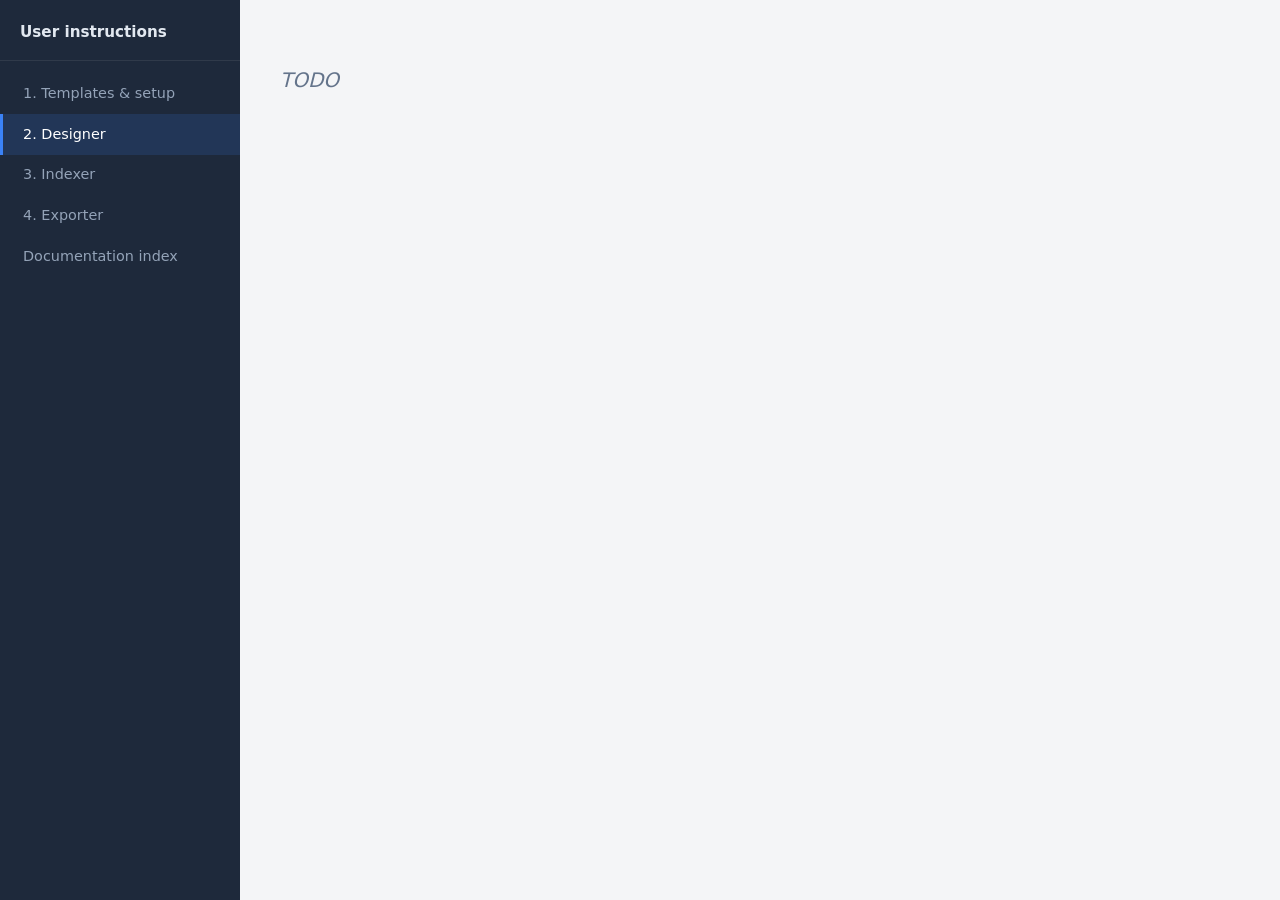
==== USER_INSTRUCTIONS/html/designer.html @ f7140100 "Begin user instructions: Template instructions." ====
<!DOCTYPE html>
<html lang="en">
<head>
  <meta charset="utf-8">
  <meta name="viewport" content="width=device-width, initial-scale=1">
  <title>Designer — Form indexing suite</title>
  <link rel="stylesheet" href="styles.css">
</head>
<body>
  <nav class="sidebar" aria-label="Instructions">
    <div class="sidebar-brand">User instructions</div>
    <ul class="nav-list">
        <li><a href="templates.html" class="">1. Templates &amp; setup</a></li>
        <li><a href="designer.html" class="active">2. Designer</a></li>
        <li><a href="indexer.html" class="">3. Indexer</a></li>
        <li><a href="exporter.html" class="">4. Exporter</a></li>
        <li><a href="agents.html" class="">Documentation index</a></li>
    </ul>
  </nav>
  <main class="content">
    <article class="doc">
<p class="todo">TODO</p>
    </article>
  </main>
</body>
</html>
---- USER_INSTRUCTIONS/html/styles.css ----
:root {
  --sidebar-width: 240px;
  --bg: #f4f5f7;
  --sidebar-bg: #1e293b;
  --sidebar-text: #e2e8f0;
  --sidebar-muted: #94a3b8;
  --sidebar-active: #3b82f6;
  --content-bg: #ffffff;
  --text: #1e293b;
  --border: #e2e8f0;
  --code-bg: #f1f5f9;
  --todo-color: #64748b;
}

*,
*::before,
*::after {
  box-sizing: border-box;
}

html {
  font-size: 16px;
  line-height: 1.6;
}

body {
  margin: 0;
  font-family: system-ui, -apple-system, "Segoe UI", Roboto, sans-serif;
  color: var(--text);
  background: var(--bg);
  display: flex;
  min-height: 100vh;
}

.sidebar {
  position: fixed;
  top: 0;
  left: 0;
  width: var(--sidebar-width);
  height: 100vh;
  background: var(--sidebar-bg);
  color: var(--sidebar-text);
  padding: 1.25rem 0;
  overflow-y: auto;
  flex-shrink: 0;
}

.sidebar-brand {
  font-weight: 600;
  font-size: 0.95rem;
  padding: 0 1.25rem 1rem;
  border-bottom: 1px solid rgba(255, 255, 255, 0.08);
  margin-bottom: 0.75rem;
}

.nav-list {
  list-style: none;
  margin: 0;
  padding: 0;
}

.nav-list a {
  display: block;
  padding: 0.55rem 1.25rem;
  color: var(--sidebar-muted);
  text-decoration: none;
  font-size: 0.9rem;
  border-left: 3px solid transparent;
}

.nav-list a:hover {
  color: var(--sidebar-text);
  background: rgba(255, 255, 255, 0.05);
}

.nav-list a.active {
  color: #fff;
  background: rgba(59, 130, 246, 0.15);
  border-left-color: var(--sidebar-active);
  font-weight: 500;
}

.content {
  margin-left: var(--sidebar-width);
  flex: 1;
  padding: 2rem 2.5rem 3rem;
  max-width: 52rem;
}

.doc h1 {
  font-size: 1.75rem;
  margin-top: 0;
  line-height: 1.25;
}

.doc h2 {
  font-size: 1.25rem;
  margin-top: 2rem;
  padding-bottom: 0.35rem;
  border-bottom: 1px solid var(--border);
}

.doc h3 {
  font-size: 1.05rem;
  margin-top: 1.5rem;
}

.doc p,
.doc ul,
.doc ol {
  margin: 0.75rem 0;
}

.doc li {
  margin: 0.35rem 0;
}

.doc table {
  width: 100%;
  border-collapse: collapse;
  font-size: 0.9rem;
  margin: 1rem 0;
}

.doc th,
.doc td {
  border: 1px solid var(--border);
  padding: 0.5rem 0.75rem;
  text-align: left;
  vertical-align: top;
}

.doc th {
  background: var(--code-bg);
  font-weight: 600;
}

.doc code {
  font-family: ui-monospace, "Cascadia Code", Consolas, monospace;
  font-size: 0.88em;
  background: var(--code-bg);
  padding: 0.12em 0.35em;
  border-radius: 4px;
}

.doc pre {
  background: #0f172a;
  color: #e2e8f0;
  padding: 1rem 1.1rem;
  border-radius: 8px;
  overflow-x: auto;
  font-size: 0.82rem;
  line-height: 1.45;
  margin: 1rem 0;
}

.doc pre code {
  background: none;
  padding: 0;
  color: inherit;
  font-size: inherit;
}

.doc strong {
  font-weight: 600;
}

.doc .todo {
  font-size: 1.25rem;
  color: var(--todo-color);
  font-style: italic;
  margin-top: 2rem;
}

@media (max-width: 768px) {
  body {
    flex-direction: column;
  }

  .sidebar {
    position: relative;
    width: 100%;
    height: auto;
  }

  .content {
    margin-left: 0;
    padding: 1.25rem;
  }
}
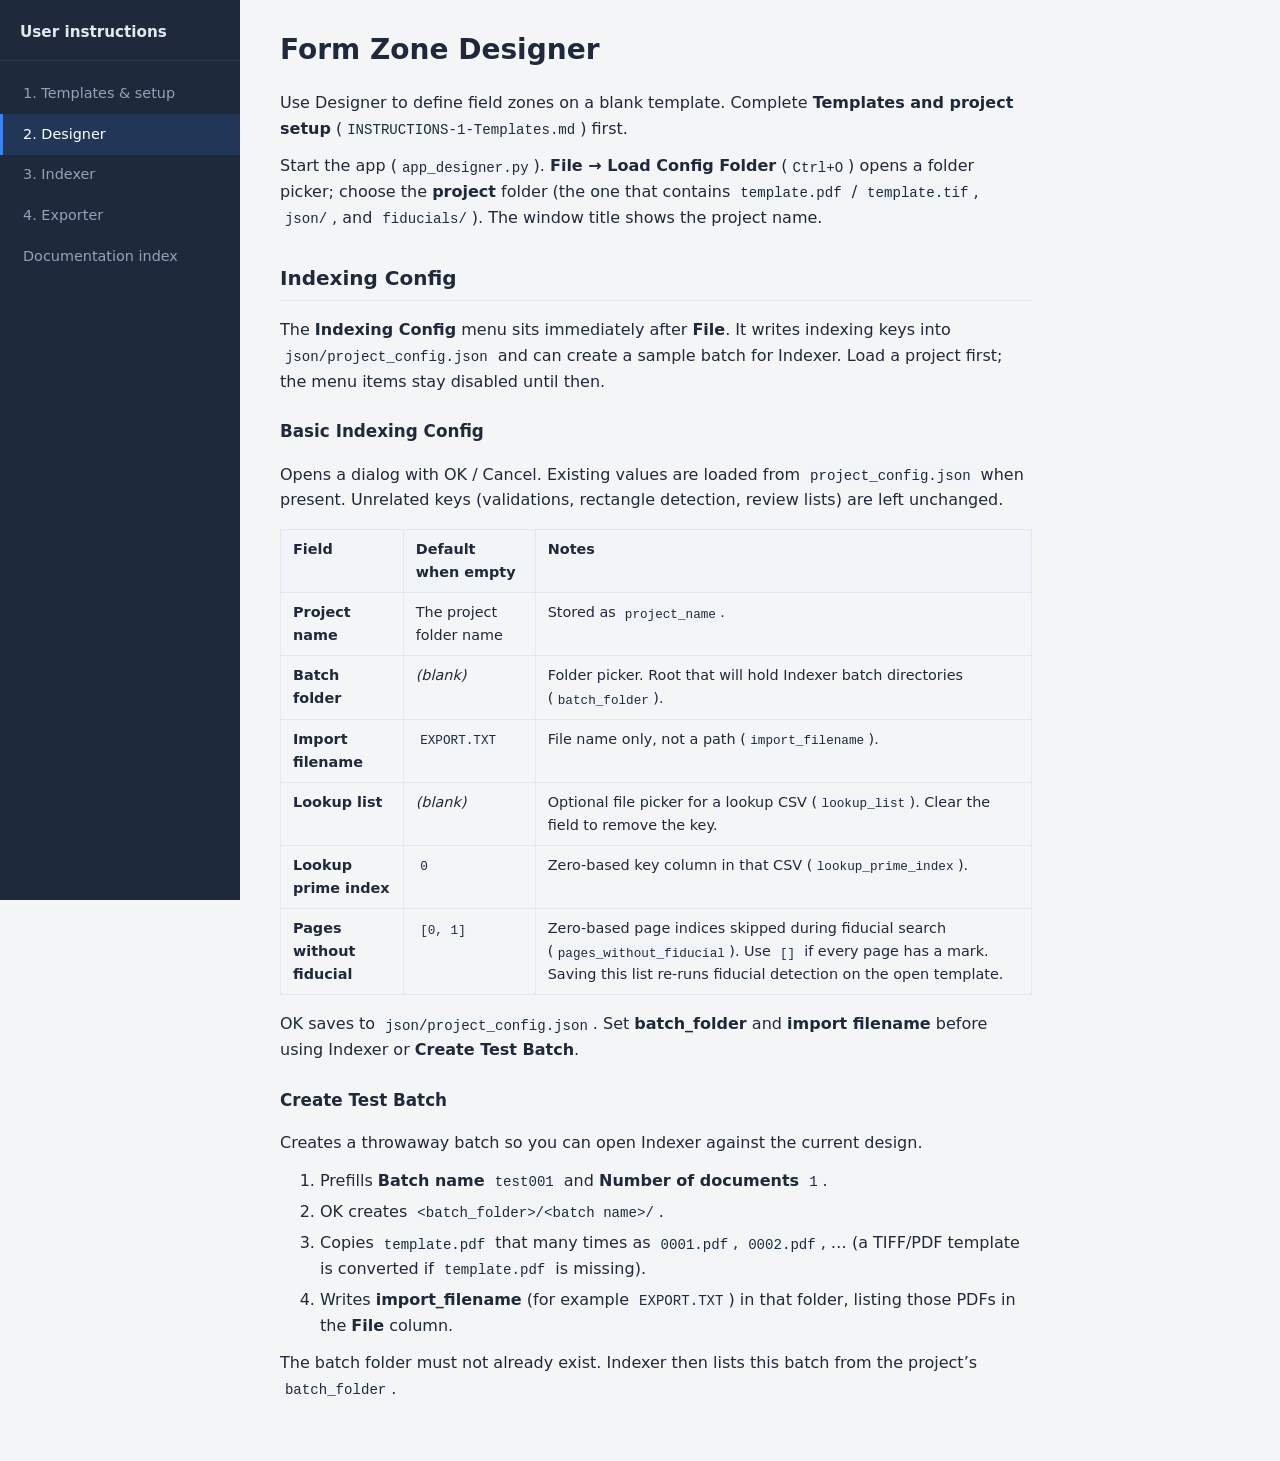
==== commit a624268f: "Add Indexing Config functionality to Designer - Introduced a new Indexing Config menu in the Designe" ====
--- a/USER_INSTRUCTIONS/html/designer.html
+++ b/USER_INSTRUCTIONS/html/designer.html
@@ -3,7 +3,7 @@
 <head>
   <meta charset="utf-8">
   <meta name="viewport" content="width=device-width, initial-scale=1">
-  <title>Designer — Form indexing suite</title>
+  <title>Form Zone Designer — Form indexing suite</title>
   <link rel="stylesheet" href="styles.css">
 </head>
 <body>
@@ -19,7 +19,64 @@
   </nav>
   <main class="content">
     <article class="doc">
-<p class="todo">TODO</p>
+<h1>Form Zone Designer</h1>
+<p>Use Designer to define field zones on a blank template. Complete <strong>Templates and project setup</strong> (<code>INSTRUCTIONS-1-Templates.md</code>) first.</p>
+<p>Start the app (<code>app_designer.py</code>). <strong>File → Load Config Folder</strong> (<code>Ctrl+O</code>) opens a folder picker; choose the <strong>project</strong> folder (the one that contains <code>template.pdf</code> / <code>template.tif</code>, <code>json/</code>, and <code>fiducials/</code>). The window title shows the project name.</p>
+<h2>Indexing Config</h2>
+<p>The <strong>Indexing Config</strong> menu sits immediately after <strong>File</strong>. It writes indexing keys into <code>json/project_config.json</code> and can create a sample batch for Indexer. Load a project first; the menu items stay disabled until then.</p>
+<h3>Basic Indexing Config</h3>
+<p>Opens a dialog with OK / Cancel. Existing values are loaded from <code>project_config.json</code> when present. Unrelated keys (validations, rectangle detection, review lists) are left unchanged.</p>
+<table>
+<thead>
+<tr>
+<th>Field</th>
+<th>Default when empty</th>
+<th>Notes</th>
+</tr>
+</thead>
+<tbody>
+<tr>
+<td><strong>Project name</strong></td>
+<td>The project folder name</td>
+<td>Stored as <code>project_name</code>.</td>
+</tr>
+<tr>
+<td><strong>Batch folder</strong></td>
+<td><em>(blank)</em></td>
+<td>Folder picker. Root that will hold Indexer batch directories (<code>batch_folder</code>).</td>
+</tr>
+<tr>
+<td><strong>Import filename</strong></td>
+<td><code>EXPORT.TXT</code></td>
+<td>File name only, not a path (<code>import_filename</code>).</td>
+</tr>
+<tr>
+<td><strong>Lookup list</strong></td>
+<td><em>(blank)</em></td>
+<td>Optional file picker for a lookup CSV (<code>lookup_list</code>). Clear the field to remove the key.</td>
+</tr>
+<tr>
+<td><strong>Lookup prime index</strong></td>
+<td><code>0</code></td>
+<td>Zero-based key column in that CSV (<code>lookup_prime_index</code>).</td>
+</tr>
+<tr>
+<td><strong>Pages without fiducial</strong></td>
+<td><code>[0, 1]</code></td>
+<td>Zero-based page indices skipped during fiducial search (<code>pages_without_fiducial</code>). Use <code>[]</code> if every page has a mark. Saving this list re-runs fiducial detection on the open template.</td>
+</tr>
+</tbody>
+</table>
+<p>OK saves to <code>json/project_config.json</code>. Set <strong>batch_folder</strong> and <strong>import filename</strong> before using Indexer or <strong>Create Test Batch</strong>.</p>
+<h3>Create Test Batch</h3>
+<p>Creates a throwaway batch so you can open Indexer against the current design.</p>
+<ol>
+<li>Prefills <strong>Batch name</strong> <code>test001</code> and <strong>Number of documents</strong> <code>1</code>.</li>
+<li>OK creates <code>&lt;batch_folder&gt;/&lt;batch name&gt;/</code>.</li>
+<li>Copies <code>template.pdf</code> that many times as <code>0001.pdf</code>, <code>0002.pdf</code>, … (a TIFF/PDF template is converted if <code>template.pdf</code> is missing).</li>
+<li>Writes <strong>import_filename</strong> (for example <code>EXPORT.TXT</code>) in that folder, listing those PDFs in the <strong>File</strong> column.</li>
+</ol>
+<p>The batch folder must not already exist. Indexer then lists this batch from the project’s <code>batch_folder</code>.</p>
     </article>
   </main>
 </body>
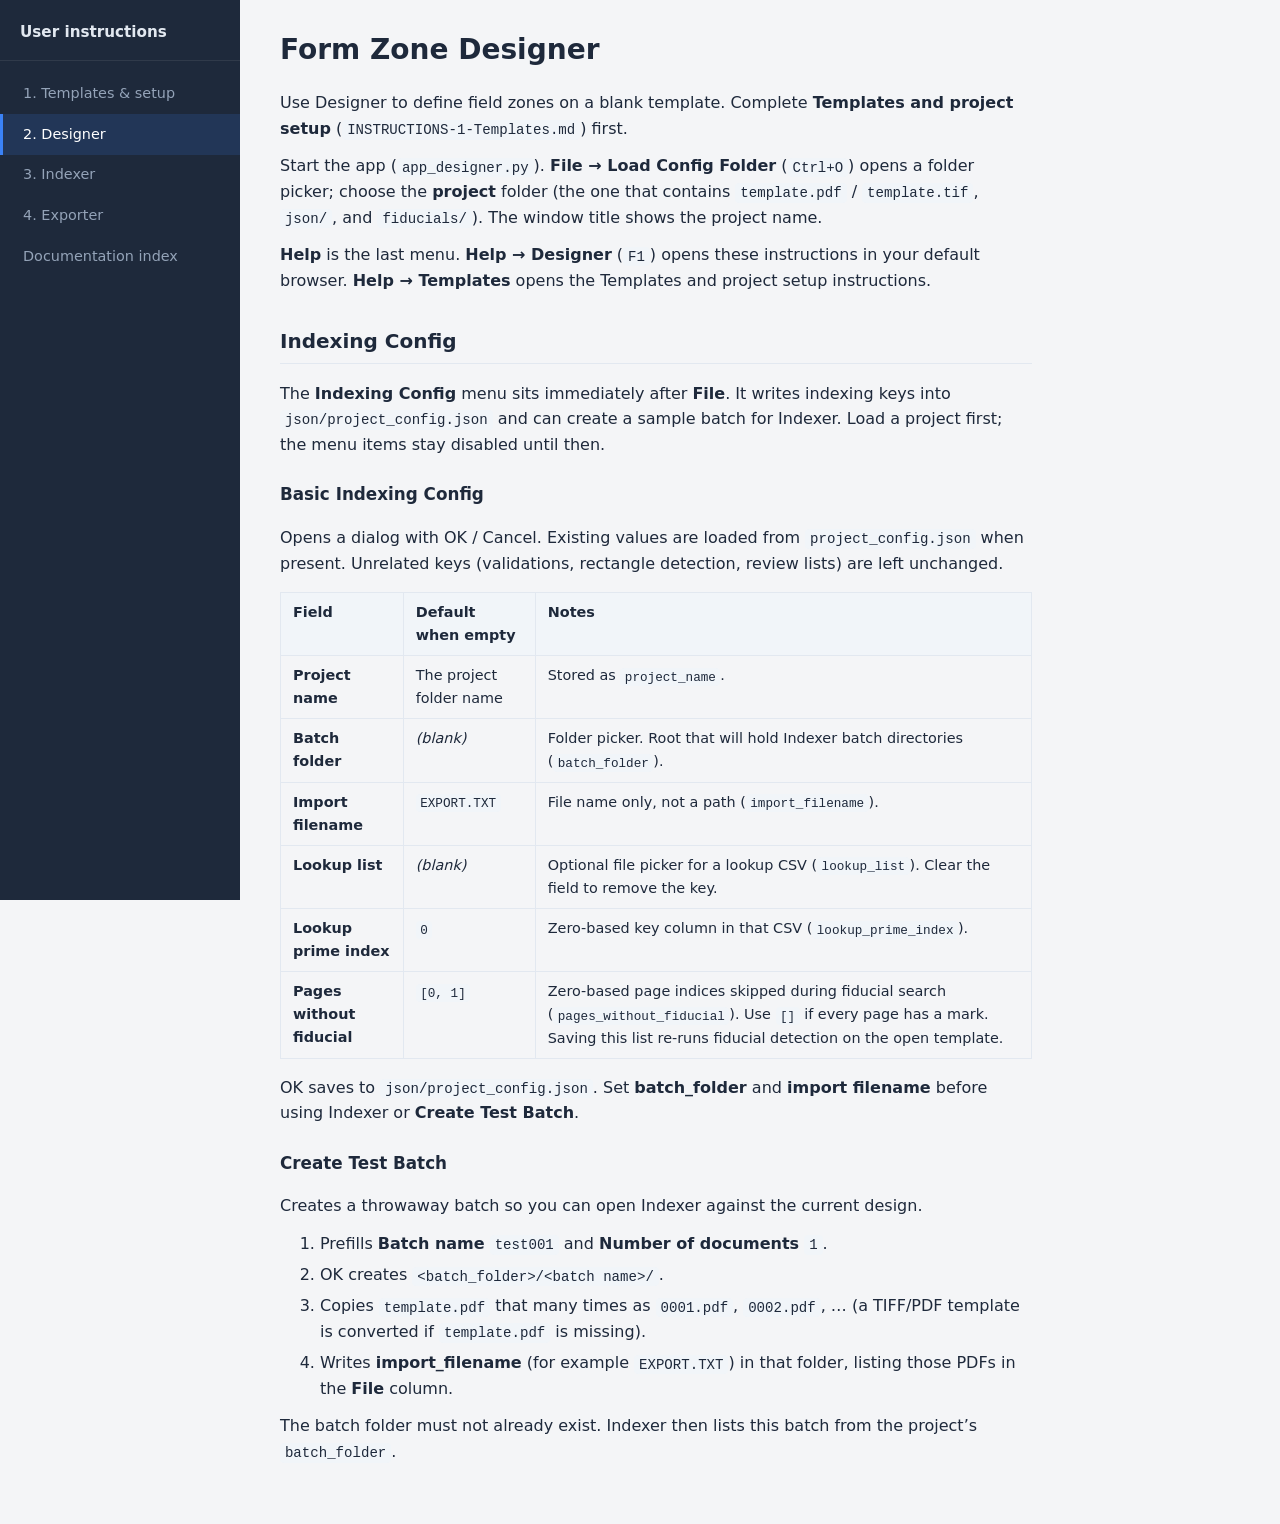
==== commit 7533ece3: "Add a help menu to designer" ====
--- a/USER_INSTRUCTIONS/html/designer.html
+++ b/USER_INSTRUCTIONS/html/designer.html
@@ -22,6 +22,7 @@
 <h1>Form Zone Designer</h1>
 <p>Use Designer to define field zones on a blank template. Complete <strong>Templates and project setup</strong> (<code>INSTRUCTIONS-1-Templates.md</code>) first.</p>
 <p>Start the app (<code>app_designer.py</code>). <strong>File → Load Config Folder</strong> (<code>Ctrl+O</code>) opens a folder picker; choose the <strong>project</strong> folder (the one that contains <code>template.pdf</code> / <code>template.tif</code>, <code>json/</code>, and <code>fiducials/</code>). The window title shows the project name.</p>
+<p><strong>Help</strong> is the last menu. <strong>Help → Designer</strong> (<code>F1</code>) opens these instructions in your default browser. <strong>Help → Templates</strong> opens the Templates and project setup instructions.</p>
 <h2>Indexing Config</h2>
 <p>The <strong>Indexing Config</strong> menu sits immediately after <strong>File</strong>. It writes indexing keys into <code>json/project_config.json</code> and can create a sample batch for Indexer. Load a project first; the menu items stay disabled until then.</p>
 <h3>Basic Indexing Config</h3>
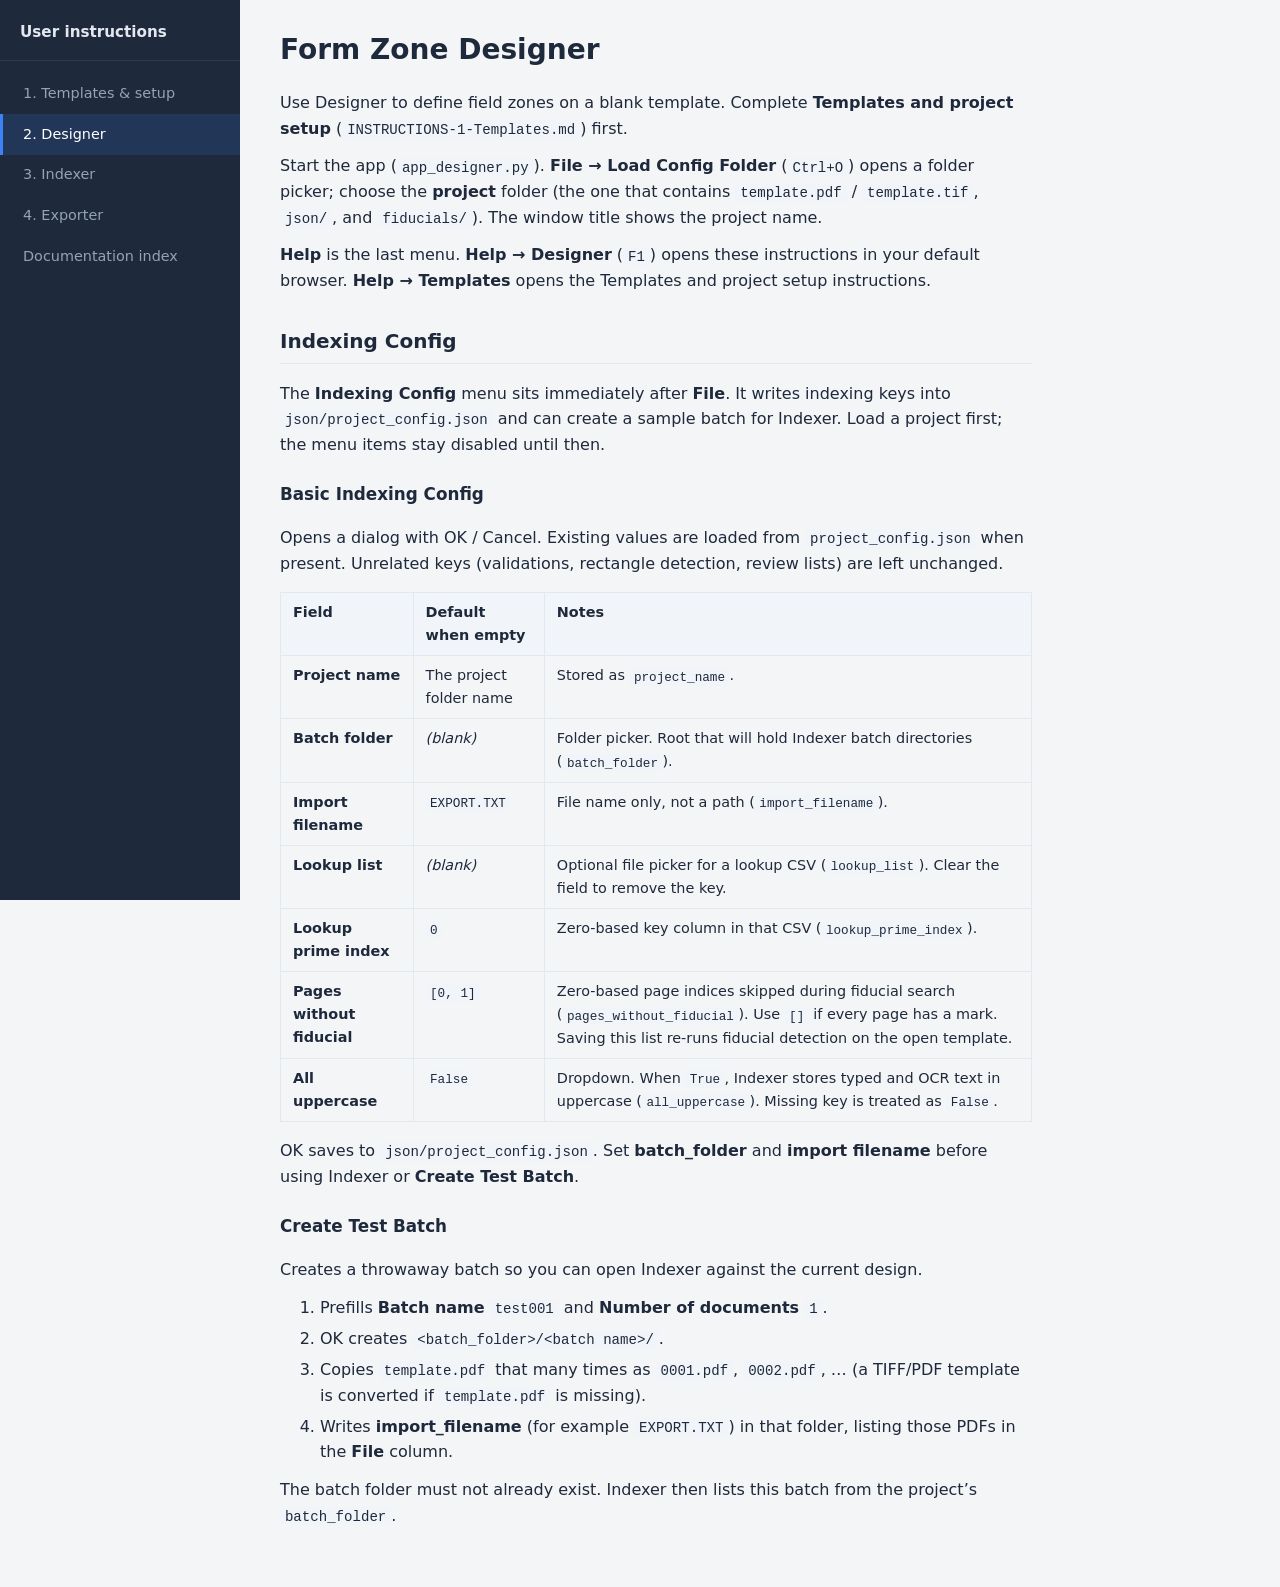
==== commit 13f66859: "Implement all_uppercase feature for Indexer and update documentation - Added support for an `all_upp" ====
--- a/USER_INSTRUCTIONS/html/designer.html
+++ b/USER_INSTRUCTIONS/html/designer.html
@@ -66,6 +66,11 @@
 <td><code>[0, 1]</code></td>
 <td>Zero-based page indices skipped during fiducial search (<code>pages_without_fiducial</code>). Use <code>[]</code> if every page has a mark. Saving this list re-runs fiducial detection on the open template.</td>
 </tr>
+<tr>
+<td><strong>All uppercase</strong></td>
+<td><code>False</code></td>
+<td>Dropdown. When <code>True</code>, Indexer stores typed and OCR text in uppercase (<code>all_uppercase</code>). Missing key is treated as <code>False</code>.</td>
+</tr>
 </tbody>
 </table>
 <p>OK saves to <code>json/project_config.json</code>. Set <strong>batch_folder</strong> and <strong>import filename</strong> before using Indexer or <strong>Create Test Batch</strong>.</p>
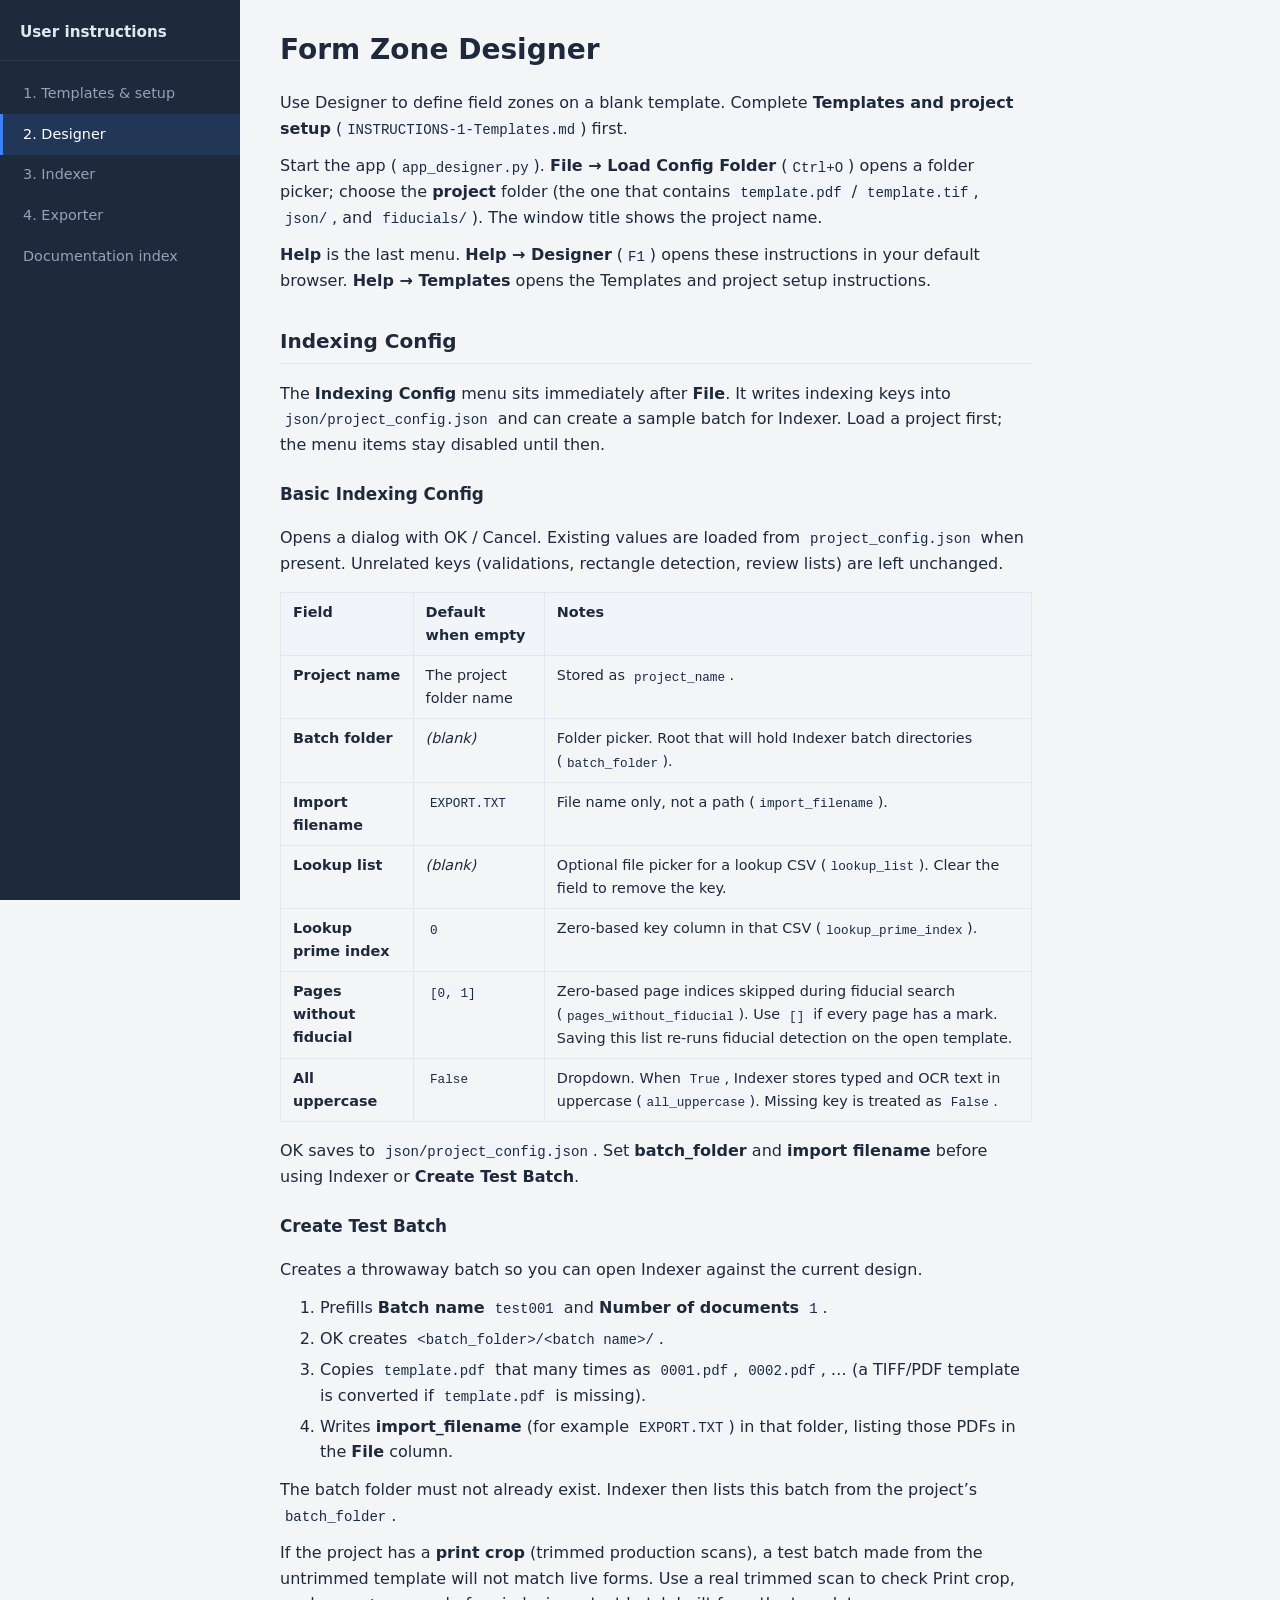
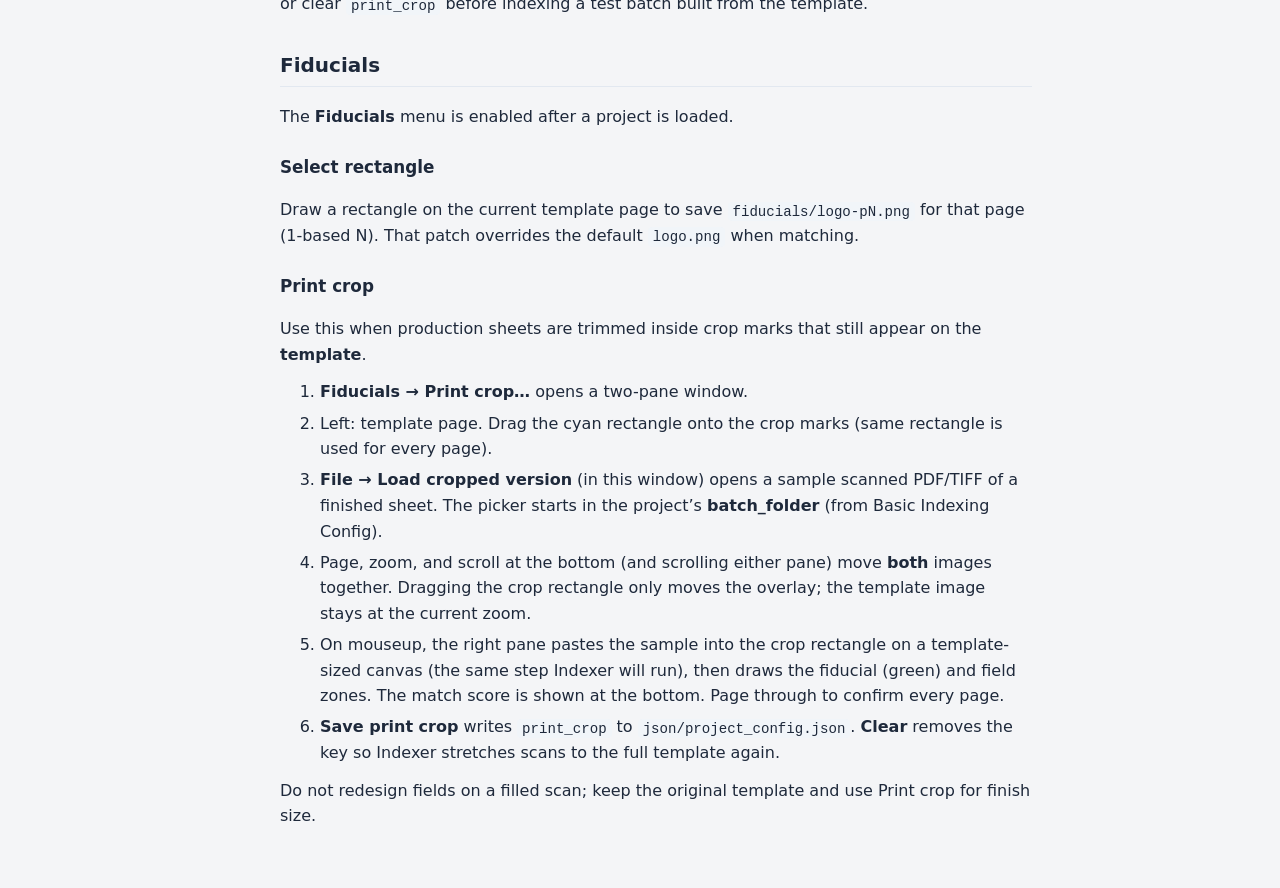
==== commit 9f68abef: "Implement print crop feature in Designer and Indexer - Added support for an optional `print_crop` co" ====
--- a/USER_INSTRUCTIONS/html/designer.html
+++ b/USER_INSTRUCTIONS/html/designer.html
@@ -83,6 +83,22 @@
 <li>Writes <strong>import_filename</strong> (for example <code>EXPORT.TXT</code>) in that folder, listing those PDFs in the <strong>File</strong> column.</li>
 </ol>
 <p>The batch folder must not already exist. Indexer then lists this batch from the project’s <code>batch_folder</code>.</p>
+<p>If the project has a <strong>print crop</strong> (trimmed production scans), a test batch made from the untrimmed template will not match live forms. Use a real trimmed scan to check Print crop, or clear <code>print_crop</code> before indexing a test batch built from the template.</p>
+<h2>Fiducials</h2>
+<p>The <strong>Fiducials</strong> menu is enabled after a project is loaded.</p>
+<h3>Select rectangle</h3>
+<p>Draw a rectangle on the current template page to save <code>fiducials/logo-pN.png</code> for that page (1-based N). That patch overrides the default <code>logo.png</code> when matching.</p>
+<h3>Print crop</h3>
+<p>Use this when production sheets are trimmed inside crop marks that still appear on the <strong>template</strong>.</p>
+<ol>
+<li><strong>Fiducials → Print crop…</strong> opens a two-pane window.</li>
+<li>Left: template page. Drag the cyan rectangle onto the crop marks (same rectangle is used for every page).</li>
+<li><strong>File → Load cropped version</strong> (in this window) opens a sample scanned PDF/TIFF of a finished sheet. The picker starts in the project’s <strong>batch_folder</strong> (from Basic Indexing Config).</li>
+<li>Page, zoom, and scroll at the bottom (and scrolling either pane) move <strong>both</strong> images together. Dragging the crop rectangle only moves the overlay; the template image stays at the current zoom.</li>
+<li>On mouseup, the right pane pastes the sample into the crop rectangle on a template-sized canvas (the same step Indexer will run), then draws the fiducial (green) and field zones. The match score is shown at the bottom. Page through to confirm every page.</li>
+<li><strong>Save print crop</strong> writes <code>print_crop</code> to <code>json/project_config.json</code>. <strong>Clear</strong> removes the key so Indexer stretches scans to the full template again.</li>
+</ol>
+<p>Do not redesign fields on a filled scan; keep the original template and use Print crop for finish size.</p>
     </article>
   </main>
 </body>
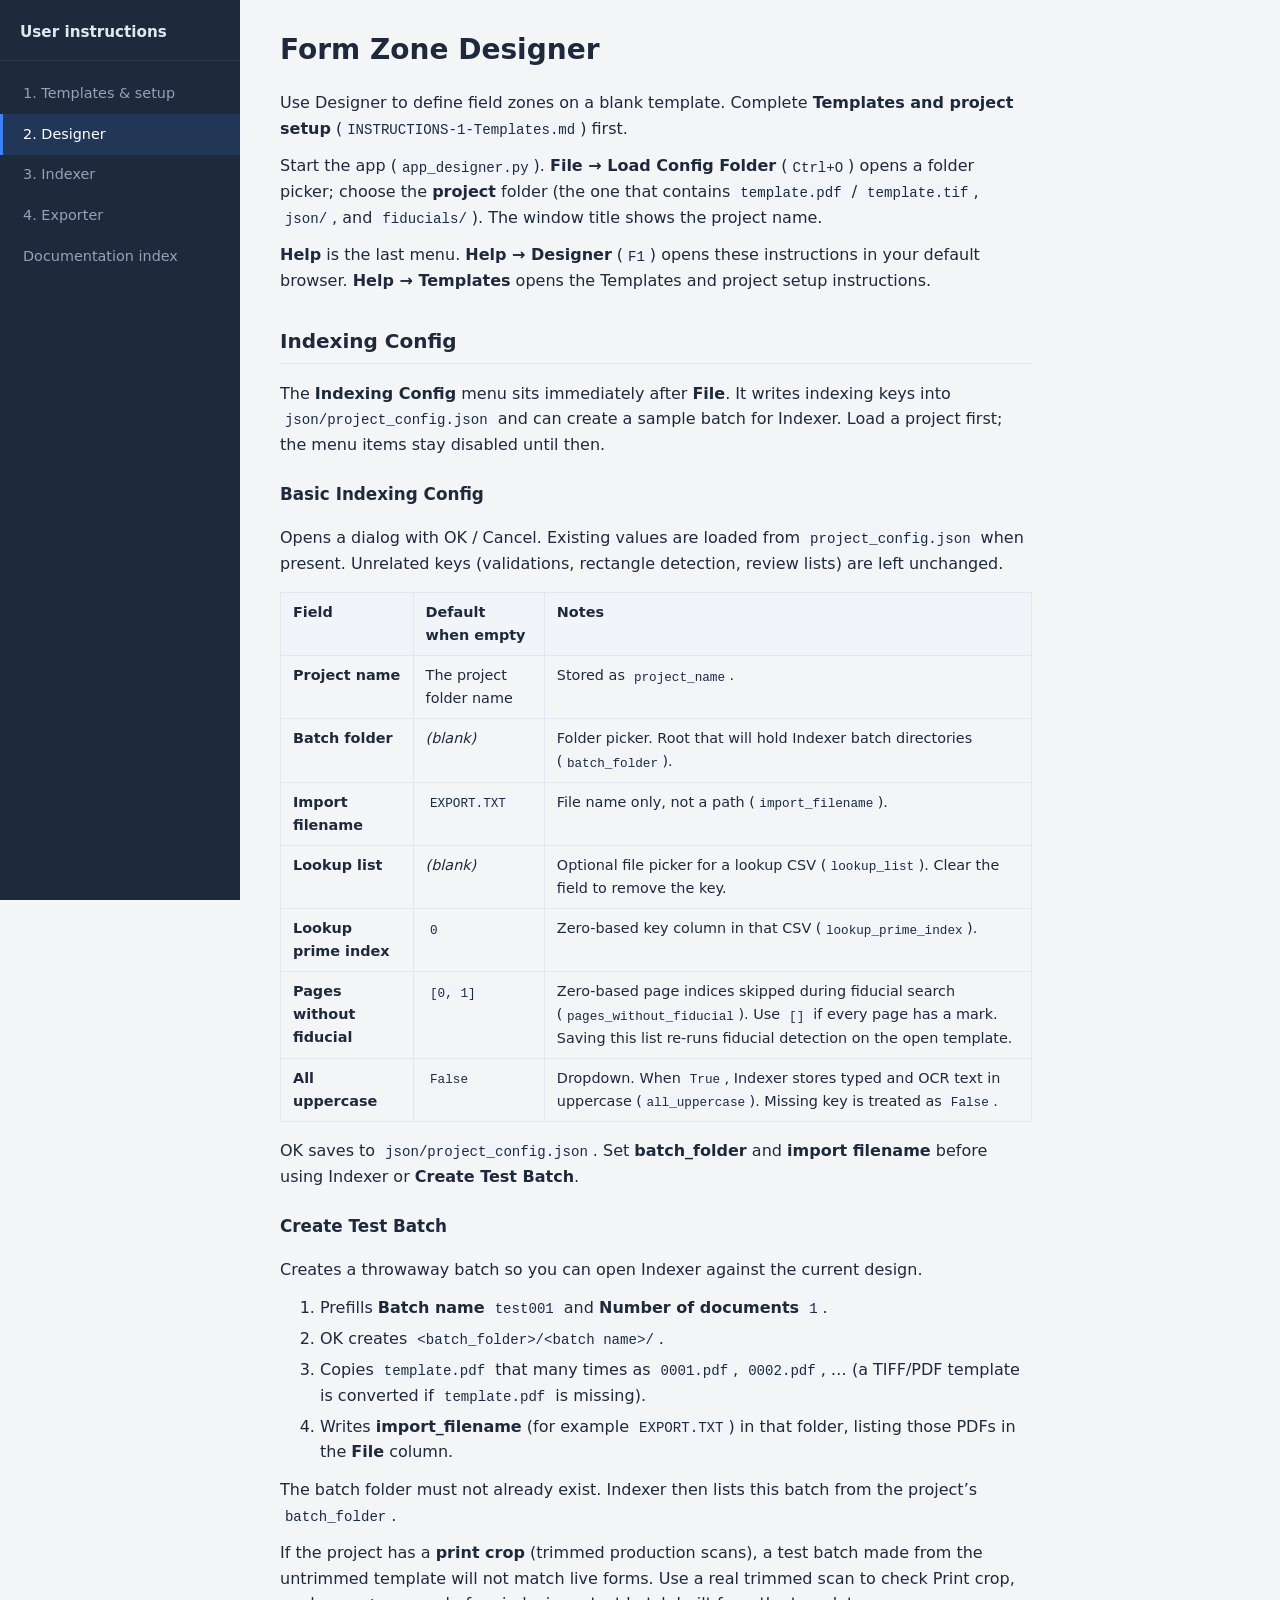
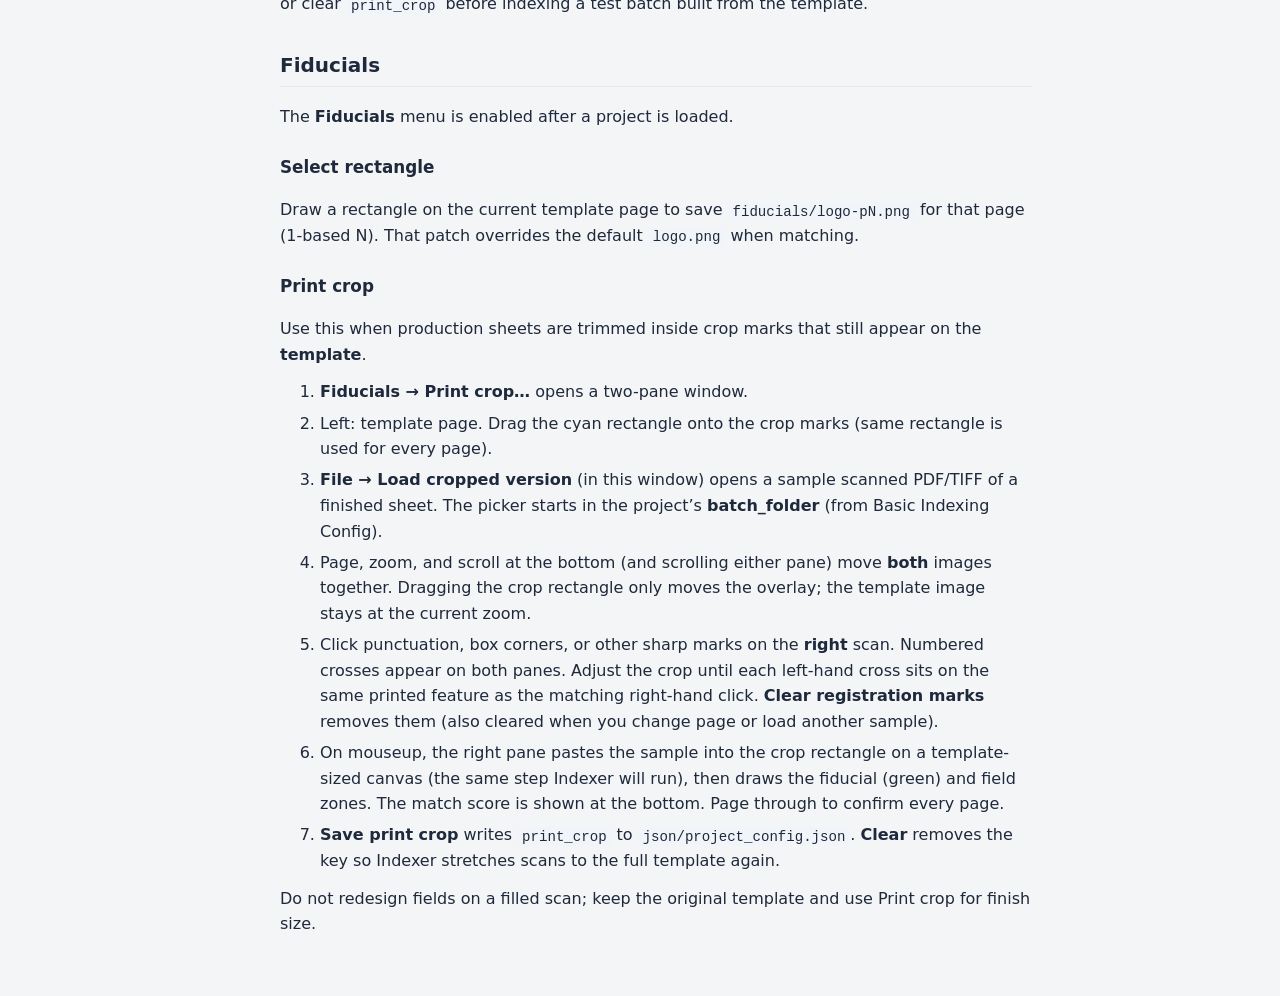
==== commit 7e4bff98: "Enhance print crop functionality in Designer - Updated user instructions to clarify the process of p" ====
--- a/USER_INSTRUCTIONS/html/designer.html
+++ b/USER_INSTRUCTIONS/html/designer.html
@@ -95,6 +95,7 @@
 <li>Left: template page. Drag the cyan rectangle onto the crop marks (same rectangle is used for every page).</li>
 <li><strong>File → Load cropped version</strong> (in this window) opens a sample scanned PDF/TIFF of a finished sheet. The picker starts in the project’s <strong>batch_folder</strong> (from Basic Indexing Config).</li>
 <li>Page, zoom, and scroll at the bottom (and scrolling either pane) move <strong>both</strong> images together. Dragging the crop rectangle only moves the overlay; the template image stays at the current zoom.</li>
+<li>Click punctuation, box corners, or other sharp marks on the <strong>right</strong> scan. Numbered crosses appear on both panes. Adjust the crop until each left-hand cross sits on the same printed feature as the matching right-hand click. <strong>Clear registration marks</strong> removes them (also cleared when you change page or load another sample).</li>
 <li>On mouseup, the right pane pastes the sample into the crop rectangle on a template-sized canvas (the same step Indexer will run), then draws the fiducial (green) and field zones. The match score is shown at the bottom. Page through to confirm every page.</li>
 <li><strong>Save print crop</strong> writes <code>print_crop</code> to <code>json/project_config.json</code>. <strong>Clear</strong> removes the key so Indexer stretches scans to the full template again.</li>
 </ol>
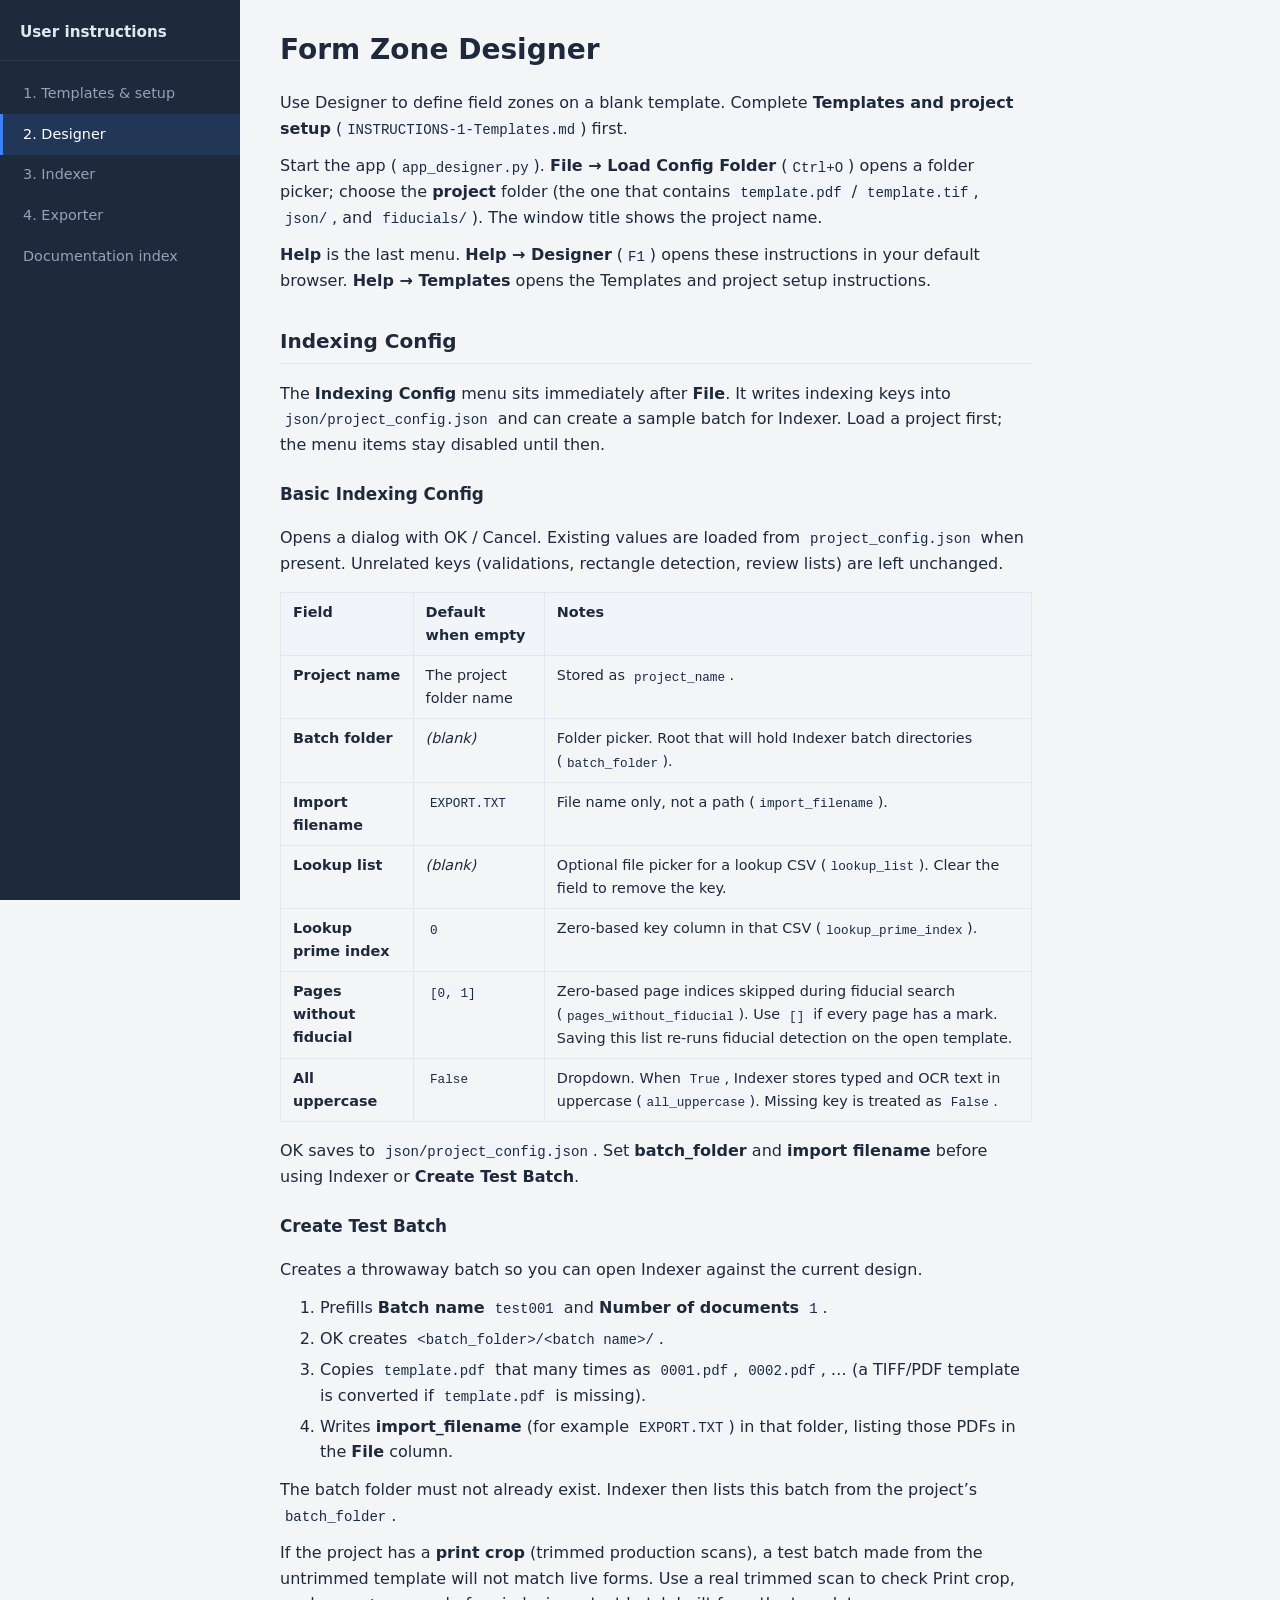
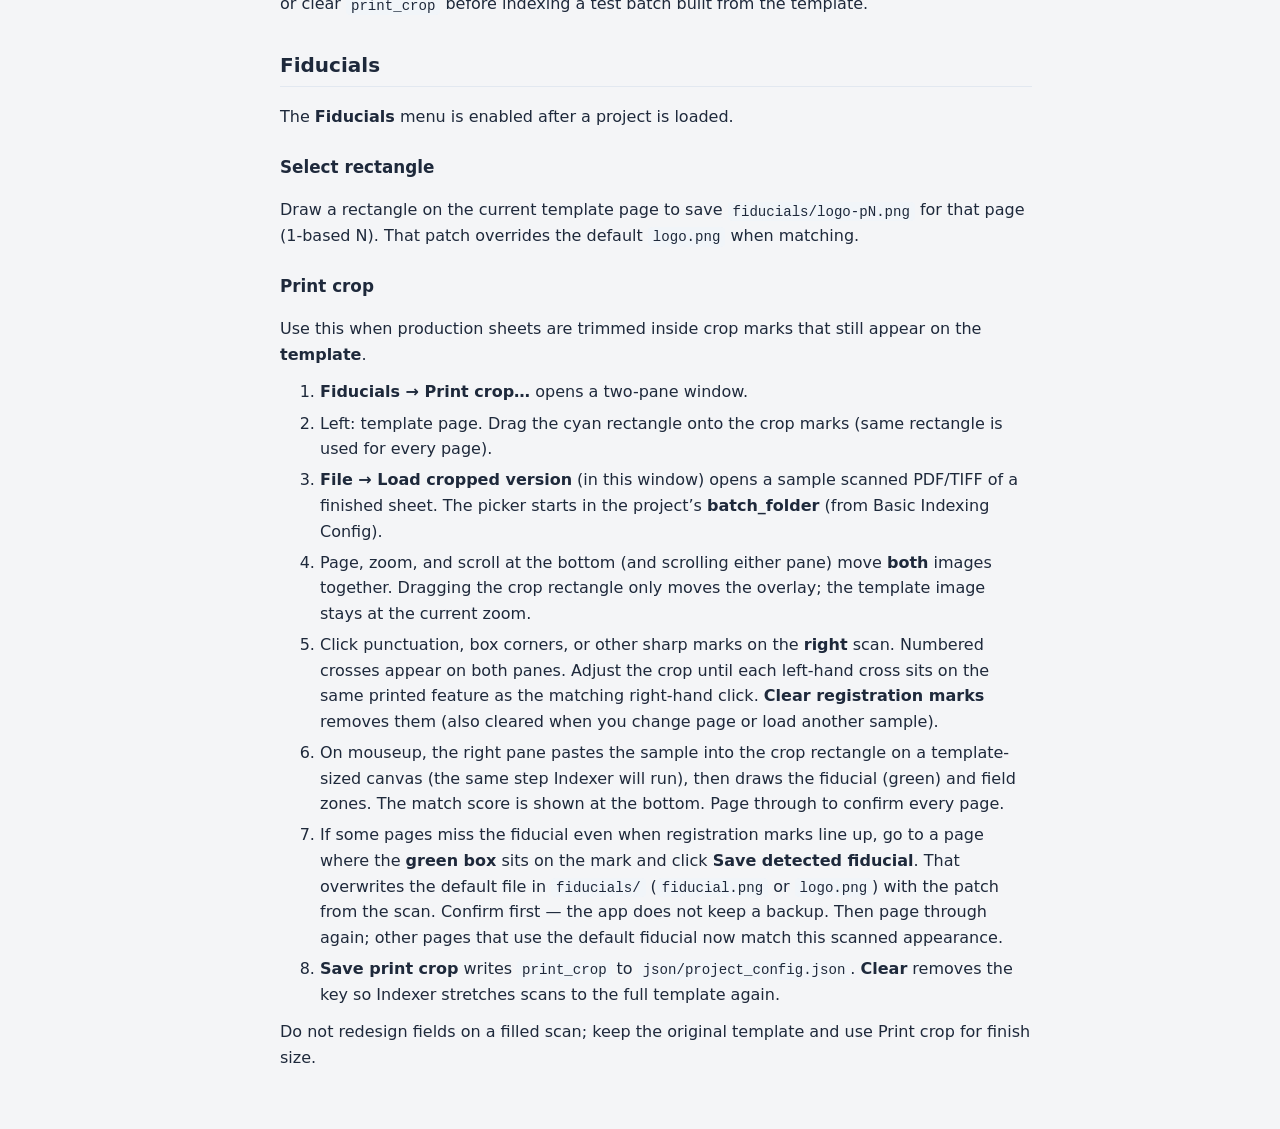
==== commit 4ff78351: "Enhance fiducial handling and user instructions - Updated the Designer to include a new button for *" ====
--- a/USER_INSTRUCTIONS/html/designer.html
+++ b/USER_INSTRUCTIONS/html/designer.html
@@ -97,6 +97,7 @@
 <li>Page, zoom, and scroll at the bottom (and scrolling either pane) move <strong>both</strong> images together. Dragging the crop rectangle only moves the overlay; the template image stays at the current zoom.</li>
 <li>Click punctuation, box corners, or other sharp marks on the <strong>right</strong> scan. Numbered crosses appear on both panes. Adjust the crop until each left-hand cross sits on the same printed feature as the matching right-hand click. <strong>Clear registration marks</strong> removes them (also cleared when you change page or load another sample).</li>
 <li>On mouseup, the right pane pastes the sample into the crop rectangle on a template-sized canvas (the same step Indexer will run), then draws the fiducial (green) and field zones. The match score is shown at the bottom. Page through to confirm every page.</li>
+<li>If some pages miss the fiducial even when registration marks line up, go to a page where the <strong>green box</strong> sits on the mark and click <strong>Save detected fiducial</strong>. That overwrites the default file in <code>fiducials/</code> (<code>fiducial.png</code> or <code>logo.png</code>) with the patch from the scan. Confirm first — the app does not keep a backup. Then page through again; other pages that use the default fiducial now match this scanned appearance.</li>
 <li><strong>Save print crop</strong> writes <code>print_crop</code> to <code>json/project_config.json</code>. <strong>Clear</strong> removes the key so Indexer stretches scans to the full template again.</li>
 </ol>
 <p>Do not redesign fields on a filled scan; keep the original template and use Print crop for finish size.</p>
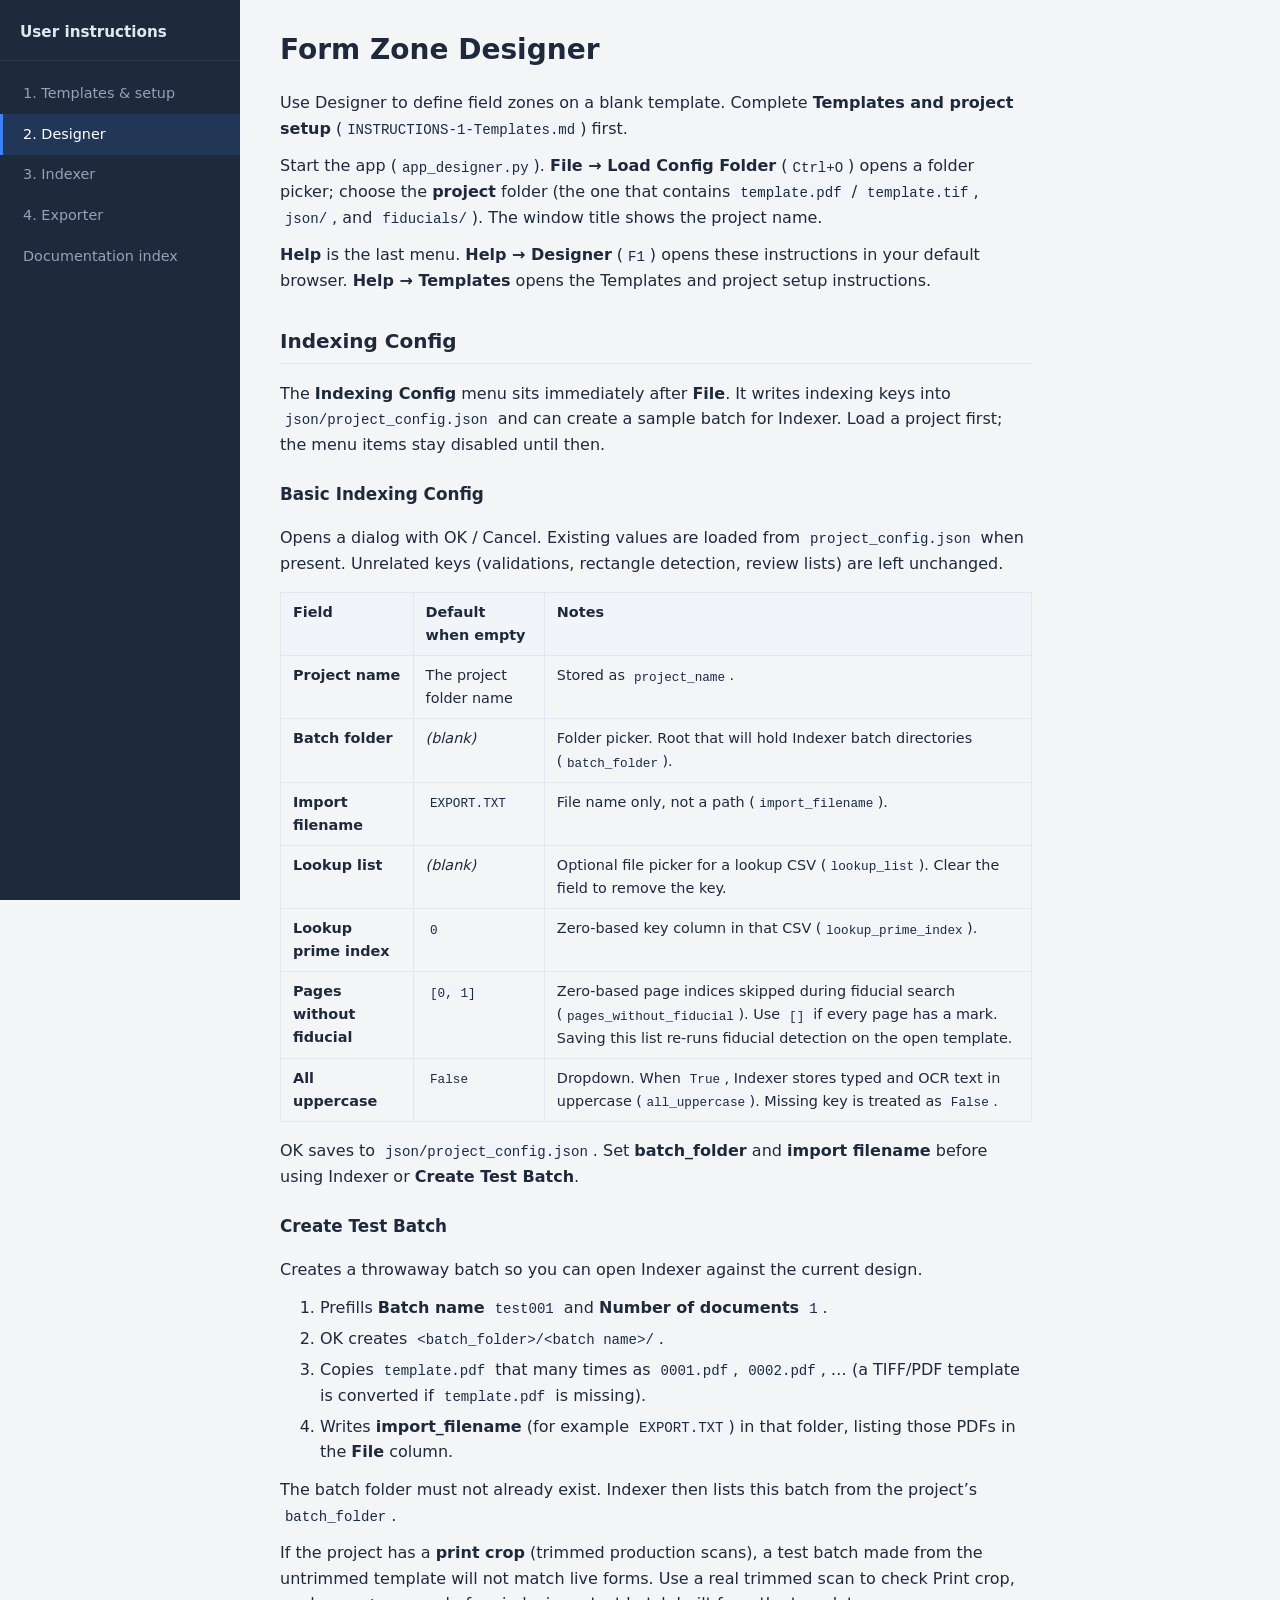
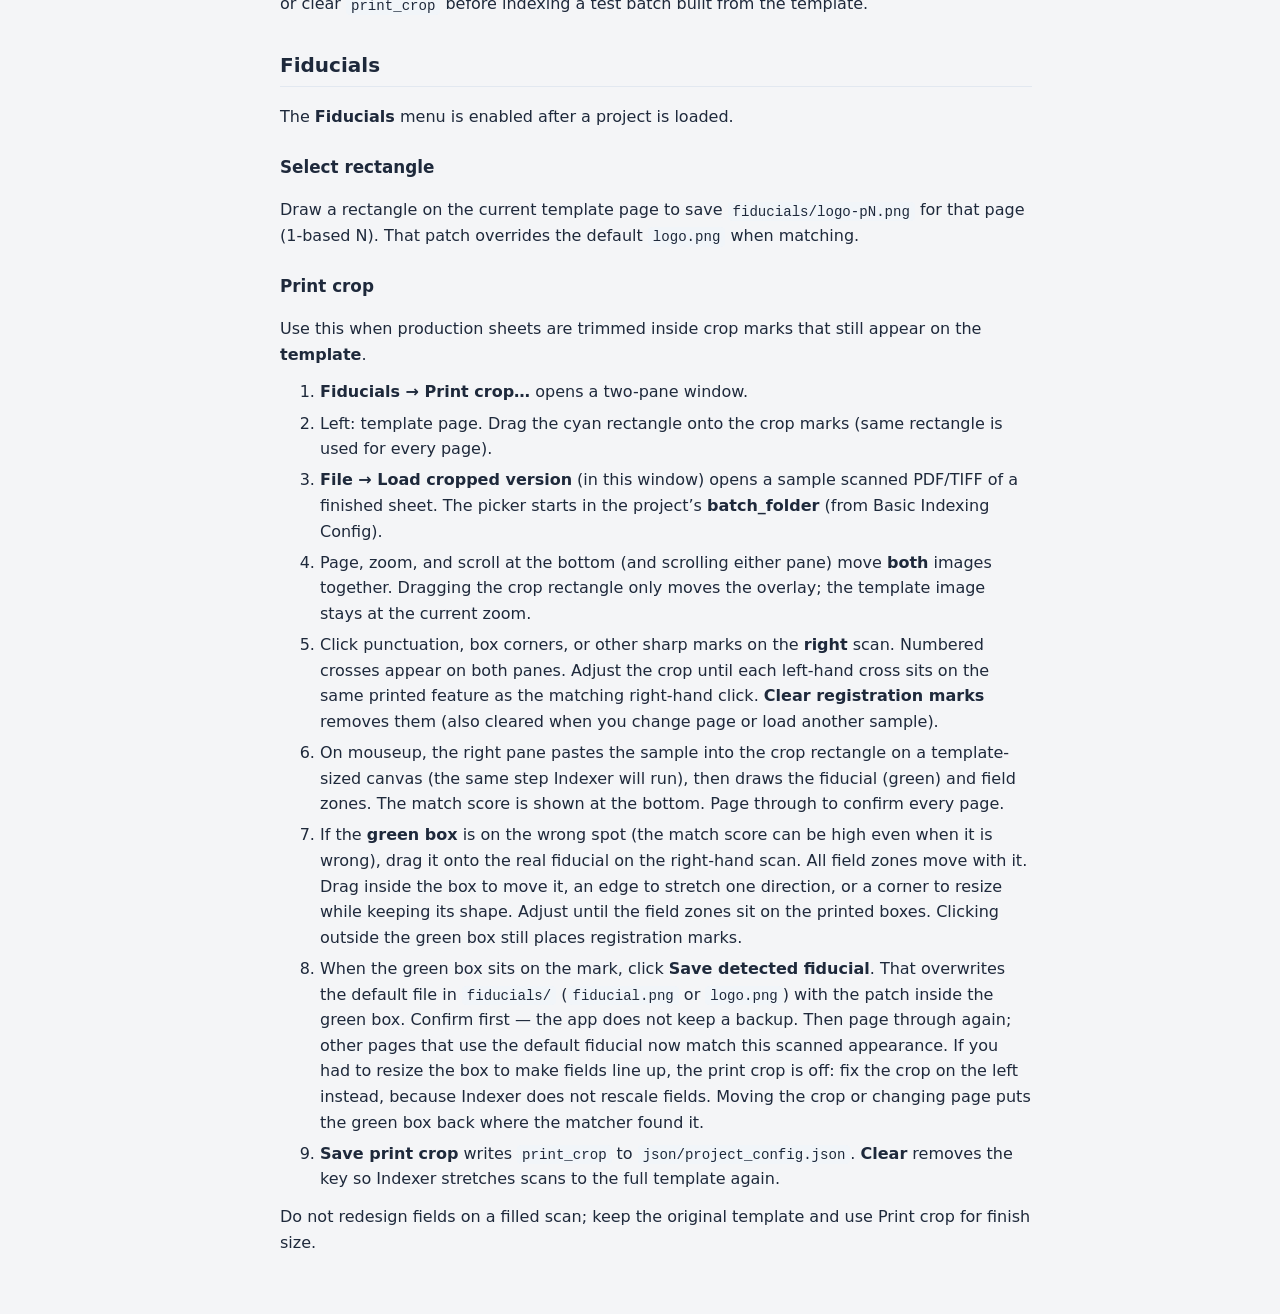
==== commit 24fdd4a5: "Enhance Print Crop and Fiducial Handling in Designer and Indexer - Updated the Designer and Indexer " ====
--- a/USER_INSTRUCTIONS/html/designer.html
+++ b/USER_INSTRUCTIONS/html/designer.html
@@ -97,7 +97,8 @@
 <li>Page, zoom, and scroll at the bottom (and scrolling either pane) move <strong>both</strong> images together. Dragging the crop rectangle only moves the overlay; the template image stays at the current zoom.</li>
 <li>Click punctuation, box corners, or other sharp marks on the <strong>right</strong> scan. Numbered crosses appear on both panes. Adjust the crop until each left-hand cross sits on the same printed feature as the matching right-hand click. <strong>Clear registration marks</strong> removes them (also cleared when you change page or load another sample).</li>
 <li>On mouseup, the right pane pastes the sample into the crop rectangle on a template-sized canvas (the same step Indexer will run), then draws the fiducial (green) and field zones. The match score is shown at the bottom. Page through to confirm every page.</li>
-<li>If some pages miss the fiducial even when registration marks line up, go to a page where the <strong>green box</strong> sits on the mark and click <strong>Save detected fiducial</strong>. That overwrites the default file in <code>fiducials/</code> (<code>fiducial.png</code> or <code>logo.png</code>) with the patch from the scan. Confirm first — the app does not keep a backup. Then page through again; other pages that use the default fiducial now match this scanned appearance.</li>
+<li>If the <strong>green box</strong> is on the wrong spot (the match score can be high even when it is wrong), drag it onto the real fiducial on the right-hand scan. All field zones move with it. Drag inside the box to move it, an edge to stretch one direction, or a corner to resize while keeping its shape. Adjust until the field zones sit on the printed boxes. Clicking outside the green box still places registration marks.</li>
+<li>When the green box sits on the mark, click <strong>Save detected fiducial</strong>. That overwrites the default file in <code>fiducials/</code> (<code>fiducial.png</code> or <code>logo.png</code>) with the patch inside the green box. Confirm first — the app does not keep a backup. Then page through again; other pages that use the default fiducial now match this scanned appearance. If you had to resize the box to make fields line up, the print crop is off: fix the crop on the left instead, because Indexer does not rescale fields. Moving the crop or changing page puts the green box back where the matcher found it.</li>
 <li><strong>Save print crop</strong> writes <code>print_crop</code> to <code>json/project_config.json</code>. <strong>Clear</strong> removes the key so Indexer stretches scans to the full template again.</li>
 </ol>
 <p>Do not redesign fields on a filled scan; keep the original template and use Print crop for finish size.</p>
